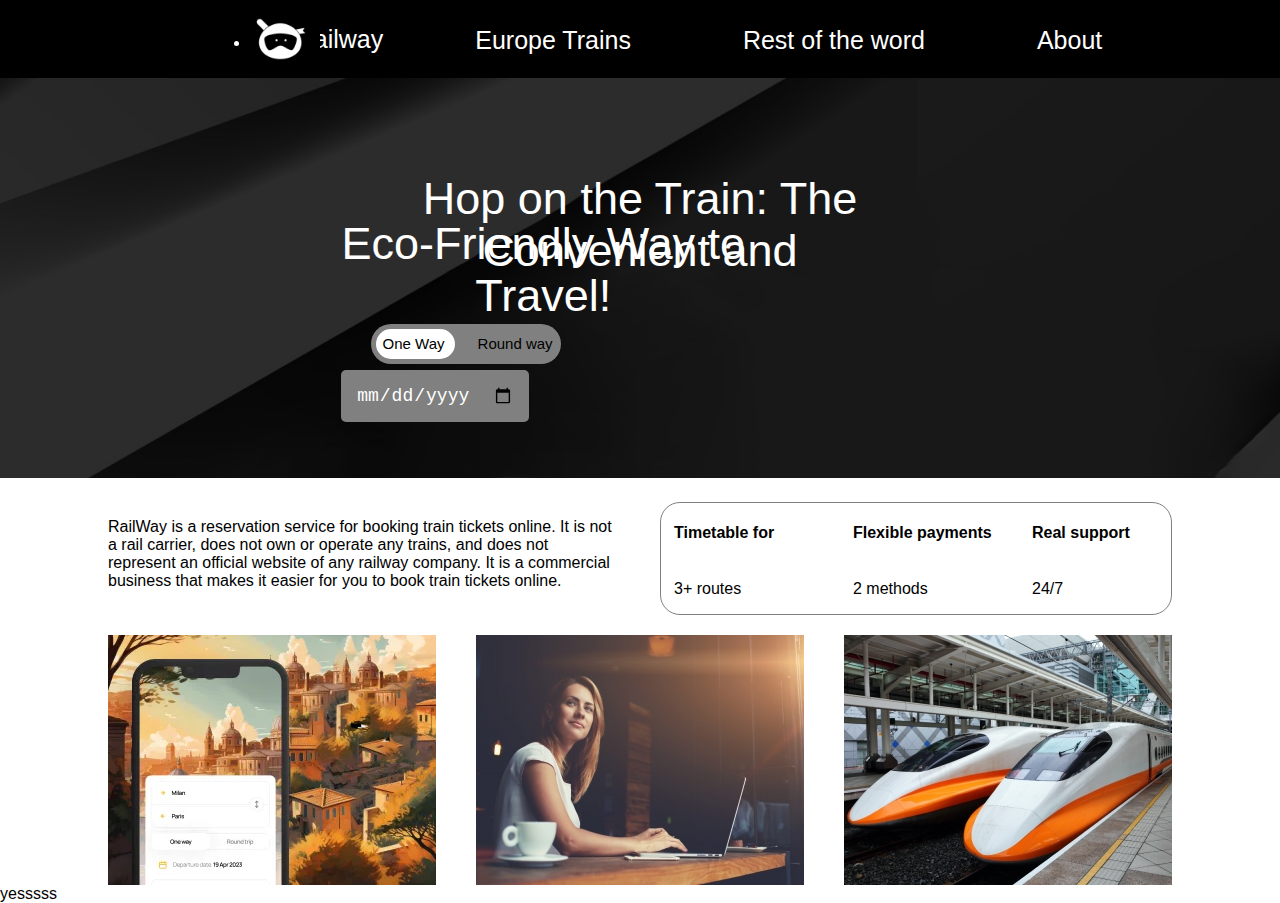
==== Railway-start/index.html @ bfd9df17 "Text and size of immagine" ====
<!DOCTYPE html>
<html lang="en">
<!DOCTYPE html>
<html lang="en">

<head>
    <meta charset="UTF-8">
    <meta name="viewport" content="width=device-width, initial-scale=1.0">
    <title>Railway</title>
    <link rel="stylesheet" href="app.css">
</head>

<body>
    <nav>
        <img src="Imagines\8qxeKfZf_400x400.jpg" alt="">
        <li><a href="index.html"><button class="button5">Railway</button></a></li>
        <ul>
            <li>
                <a href="#"><button class="button2">Europe Trains</button></a>
                <ul class="dropdown">
                        <li class="direction">
                            <a href="#"></a> <a href="#"><button class="button3">Balti-Port</button></a></a>
                            <a href="#"><button class="button3">Balti-Paris</button></a></a>
                            <a href="#"><button class="button3">Balti-Barcelona</button></a></a> 
                </ul>
            </li>
            <li><a href="#"><button class="button2">Rest of the word</button></a>
                <ul class="dropdown">
                    <li><a href="#">HTML</a></li>
                    <li><a href="#">HTML</a></li>
                </ul>
            <li><a href="index.html"><button class="button6">About</button></a></li>
    </nav>
    <header>
        <img src="Imagines/Region22.png" width="1912px" height="400px">
        <div class="Text">
            Hop on the Train: The Convenient and
        </div>
        <div class="Text2">
        Eco-Friendly Way to Travel!
    </div>
        <div class="container">
            <input type="checkbox" id="check">
            <label for="check" class="button">
                <id class="Firstway">One Way</id>
                <id class="SecoundWay">Round way</id>
            </label>
        </div>
    </header>
    <input type="date">
    <div id="blocktext">
    <div class="textforrail">
    <p>RailWay is a reservation service for booking train tickets online. It is not a rail carrier, does not own or operate any trains, and does not represent an official website of any railway company. It is a commercial business that makes it easier for you to book train tickets online.</p>
    </div>
    <div class="textintable">
    <h4>Timetable for</h4>
    <h4>Flexible payments</h4>
    <h4>Real support</h4>
    <p>3+ routes</p>
    <p>2 methods</p>
    <p>24/7</p>
    </div>
</div>
</div>
<div id="threeimagines">
    <img src="Imagines/Firstimagine1.png"> 
    <img src="Imagines/Picture → depositphotos_110871134_l-2015.jpg.png"> 
    <img src="Imagines/Picture → train_modern2_0.jpg.png">
    </div>
    yesssss

</body>

</html>

</html>
---- Railway-start/app.css ----
body{
    font-family: "Epilogue", sans-serif;
    margin: auto;
    width: 100%;
}

nav{
    display: flex;
    justify-content: center;
    height: 78px;
    background-color: black;
    color: white;
    width: auto;
   
}

.intro {
    display: flex;
    list-style-type: none;
    gap: 100px;
    margin-top:25px ;
    font-size: 25px;
}

a:link, a:visited {
    color: white;
    text-decoration: none;
    display: inline-block;
}
    

nav img{
    height: 78px;
    position: relative;
    left: 70px;
    
}

nav ul{
    display: flex;
    list-style-type: none;
    gap: 100px;
    justify-content: space-around;
    font-size: 25px;
    margin-left:40px
}


.header{
    font-size: 27px;
    margin: 0 auto;
    width: 1700px;
    height: 10px;
}


.button5 {
    display: flex;
    list-style-type: none;
    gap: 100px;
    justify-content: space-around;
    font-size: 25px;
    margin-left: 40px;
    padding-top: 25px;
}

.button5 {
    background-color: black; 
    color: white; 
}


.button6 {
    display: flex;
    list-style-type: none;
    justify-content: space-around;
    font-size: 25px;
    margin-left: 0px;
    padding-bottom: 50px;
}

.button6 {
    background-color: black; 
    color: white; 
}

nav ul li a:link, a:visited {
    color: black;
}

.Text {
    position: absolute;
    top: 25%;
    left: 50%;
    transform: translate(-50%, -50%);
    color: white;
    font-size: 33px;
    display: block;  
    text-align: center;
    font-size: 45px;
}

.Text2 {
    position: absolute;
    top: 30%;
    left: 48.5%;
    transform: translate(-50%, -50%);
    color: white;
    font-size: 45px;
    display: block;  
    text-align: center;
    padding-right: 155px;
}

  
.container {
    position: absolute;
    top: 36%;
    left: 29%;
    display: flex;
    align-items: center;
    justify-content: center;
}

.button {
    background-color: gray;
    width: 190px;
    height: 40px;
    border-radius: 100px;
    cursor: pointer;
    position: relative;
}
 
.button::before {
    position: absolute;
    content: '';
    background-color: white;
    width: 79px;
    height:30px;
    border-radius: 200px;
    margin: 5px;
    transition: 0.2s;

}

input:checked + .button{
    background-color: gray;
}

input:checked + .button::before{
    transform: translateX(100px);
}

input {
    display: none;
}

.Firstway{
    list-style-type: none;
    position: absolute;
    top: 27%;
    left: 6%;
    color:black;
    font-size: 15px;

}

.SecoundWay {
    list-style-type: none;
    position: absolute;
    top: 27%;
    left: 56%;
    color: black;
    font-size: 15px;
}

button {
    background-color: transparent;
    border: none;
    text-align: center;
    text-decoration: none;
    display: inline-block;
    cursor: pointer;
}

ul li ul.dropdown li{
    display: block;
}

.container {
    align-content:space-around;
}

ul li ul.dropdown {
    width: 600px;
    height: 400px;
    background: rgba(255, 255, 255, 0.9);
    position: absolute;
    z-index: 999;
    display: none;
}

ul li a:hover {
    background-color: rgb(252, 252, 252);
    border: 1px solid black;
    
}
ul li:hover ul.dropdown {
    display:block;
    display: flex;
    padding-left: 0px;
    justify-content: space-around;
}

.button2 {
    border: none;
    text-align: center;
    text-decoration:  none;
    display: inline-block;
    font-size: 25px;
    transition-duration: 0.4s;
    cursor: pointer;
}

.button2 {
    background-color: black; 
    color: white; 
}
  
.button2:hover {
    background-color:gray;
}

.button3 {
    border: none;
    color: black 1222;
    padding: 15px 32px;
    text-align: center;
    text-decoration: none;
    display: inline-block;
    font-size: 16px;
    cursor: pointer;
}

.button3 {
    background-color:white;
}


input[type="date"]{
    background-color: gray;
    padding: 15px;
    position: absolute;
    transform: translate(-50%,-50%);
    top:44%;
    left: 34%;
    font-family: "Roboto Mono",monospace;
    color: #ffffff;
    font-size: 18px;
    border: none;
    outline: none;
    border-radius: 5px;
    display: block;
}

::webkit-calendar-picker-indicator{
    background-color: white;
    padding: 5px;
    cursor: pointer;
    border-radius:3px ;
}

#blocktext {
    margin: auto;
    max-width: 1064px;
    padding-top: 20px;
    display: grid;
    grid-gap: 40px;
    grid-template-columns: 1fr 1fr;
    position: relative;
}

.textintable {
    display: grid;
    column-gap: 40px;
    grid-template-columns: repeat(3, 1fr);
    margin: 0 px;
    border: 1px solid gray !important;
    border-radius: 20px 20px 20px 20px; 
    padding-left: 13px;
}

#threeimagines {
    margin: auto;
    max-width: 1064px;
    padding-top: 20px;
    display: flex;
    justify-content: space-between;
    grid-template-columns: 3fr 1fr;
    position: relative;

}

.button22 {
    height: 22;
}
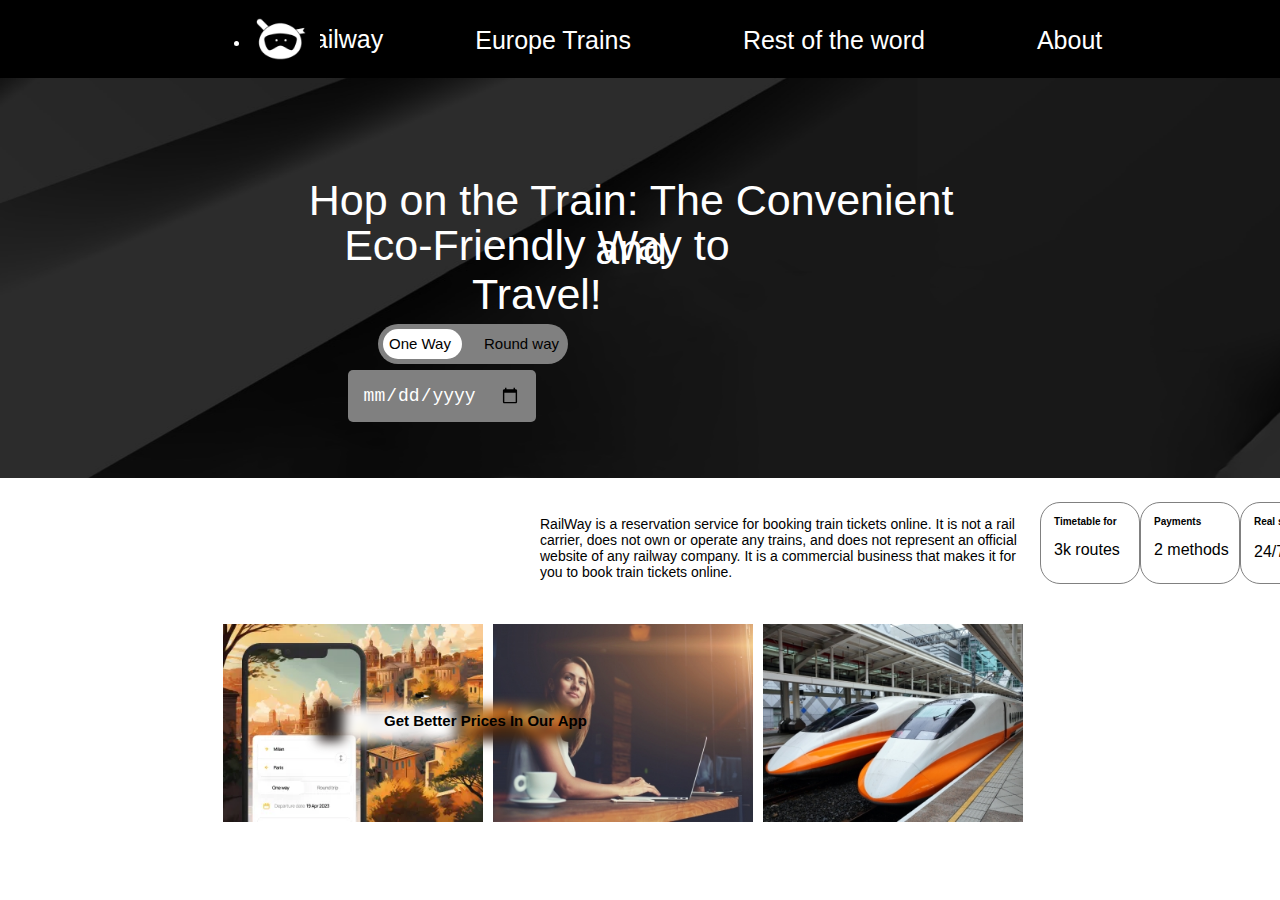
==== commit 33068b97: "Changed position" ====
--- a/Railway-start/index.html
+++ b/Railway-start/index.html
@@ -50,24 +50,34 @@
     <input type="date">
     <div id="blocktext">
     <div class="textforrail">
-    <p>RailWay is a reservation service for booking train tickets online. It is not a rail carrier, does not own or operate any trains, and does not represent an official website of any railway company. It is a commercial business that makes it easier for you to book train tickets online.</p>
+    <p>RailWay is a reservation service for booking train tickets online. It is not a rail carrier, does not own or operate any trains, and does not represent an official website of any railway company. It is a commercial business that makes it for you to book train tickets online.</p>
     </div>
-    <div class="textintable">
-    <h4>Timetable for</h4>
-    <h4>Flexible payments</h4>
-    <h4>Real support</h4>
-    <p>3+ routes</p>
-    <p>2 methods</p>
+    <div class="textintable2">
+    <h4>Timetable for</h4> 
+    3k routes 
+    </div>
+    <div class="textintable3">
+    <h4>Payments</h4>
+    2 methods
+    </div>
+    <div class="textintable4">
+    <h4>Real support</h4> 
     <p>24/7</p>
+    </div>
     </div>
 </div>
 </div>
-<div id="threeimagines">
-    <img src="Imagines/Firstimagine1.png"> 
-    <img src="Imagines/Picture → depositphotos_110871134_l-2015.jpg.png"> 
-    <img src="Imagines/Picture → train_modern2_0.jpg.png">
+<div class="threeimagines">
+    <img src="Imagines/Firstimagine1.png" width="260px" > 
+    <img src="Imagines/Picture → depositphotos_110871134_l-2015.jpg.png" width="260px"> 
+    <img src="Imagines/Picture → train_modern2_0.jpg.png" width="260px" >
     </div>
-    yesssss
+<div class="textonimagine">
+    <img src="Imagines/1imgfor1.png" width="260px" height="35px">
+</div>
+<div class="textforblur">
+    Get Better Prices In Our App
+ </div>
 
 </body>
 
--- a/Railway-start/app.css
+++ b/Railway-start/app.css
@@ -91,22 +91,22 @@
 .Text {
     position: absolute;
     top: 25%;
-    left: 50%;
+    left: 49.3%;
     transform: translate(-50%, -50%);
     color: white;
     font-size: 33px;
     display: block;  
     text-align: center;
-    font-size: 45px;
+    font-size: 43px;
 }
 
 .Text2 {
     position: absolute;
     top: 30%;
-    left: 48.5%;
+    left: 48%;
     transform: translate(-50%, -50%);
     color: white;
-    font-size: 45px;
+    font-size: 43px;
     display: block;  
     text-align: center;
     padding-right: 155px;
@@ -116,7 +116,7 @@
 .container {
     position: absolute;
     top: 36%;
-    left: 29%;
+    left: 29.5%;
     display: flex;
     align-items: center;
     justify-content: center;
@@ -253,7 +253,7 @@
     position: absolute;
     transform: translate(-50%,-50%);
     top:44%;
-    left: 34%;
+    left: 34.5%;
     font-family: "Roboto Mono",monospace;
     color: #ffffff;
     font-size: 18px;
@@ -272,36 +272,92 @@
 
 #blocktext {
     margin: auto;
-    max-width: 1064px;
+    max-width: 760px;
     padding-top: 20px;
     display: grid;
-    grid-gap: 40px;
-    grid-template-columns: 1fr 1fr;
+    justify-content: space-evenly;
+    grid-template-columns: 4fr 1fr 1fr 1fr;
     position: relative;
-}
+    margin-left: 400px;
+}
+
+.textforrail{
+    font-size: 14px;
+    padding-left: 140px;
+    height: 80px;
+    display: block;
+    width: 500px;
+}
+
 
 .textintable {
-    display: grid;
-    column-gap: 40px;
-    grid-template-columns: repeat(3, 1fr);
-    margin: 0 px;
+    border-radius: 20px 20px 20px 20px; 
+    width: 1000px;
+    height: 80px;
+}
+
+.textintable2 {
     border: 1px solid gray !important;
     border-radius: 20px 20px 20px 20px; 
     padding-left: 13px;
-}
-
-#threeimagines {
+    width: 85px;
+    height: 80px;
+}
+
+.textintable3 {
+    border: 1px solid gray !important;
+    border-radius: 20px 20px 20px 20px; 
+    padding-left: 13px;
+    width: 85px;
+    height: 80px;
+}
+
+.textintable4 {
+    border: 1px solid gray !important;
+    border-radius: 20px 20px 20px 20px; 
+    padding-left: 13px;
+    width: 85px;
+    margin-right: 150px;
+    height: 80px;
+}
+
+.threeimagines {
     margin: auto;
-    max-width: 1064px;
-    padding-top: 20px;
+    max-width:770px;
+    padding-top: 40px;
+    padding-right: 65px;
     display: flex;
     justify-content: space-between;
     grid-template-columns: 3fr 1fr;
     position: relative;
-
-}
-
-.button22 {
-    height: 22;
-}
-
+    gap: 10px;
+}
+
+
+h4 {
+    font-size: 10px;
+}
+
+.textonimagine{
+    top: 79.5%;
+    left: 35%;
+    transform: translate(-50%, -50%);
+    padding-top: 15px;
+    font-size: 15px;
+    font-weight: bold;
+    position: absolute;
+    width: 260px;
+    height: 35px;
+    filter: blur(6px);
+    -webkit-filter: blur(6px);
+}
+
+.textforblur {
+    top: 79.1%;
+    left: 30%;
+    font-size: 15px;
+    position: absolute;
+    color: rgb(0, 0, 0);
+    font-weight: bold;
+    position: absolute;
+}
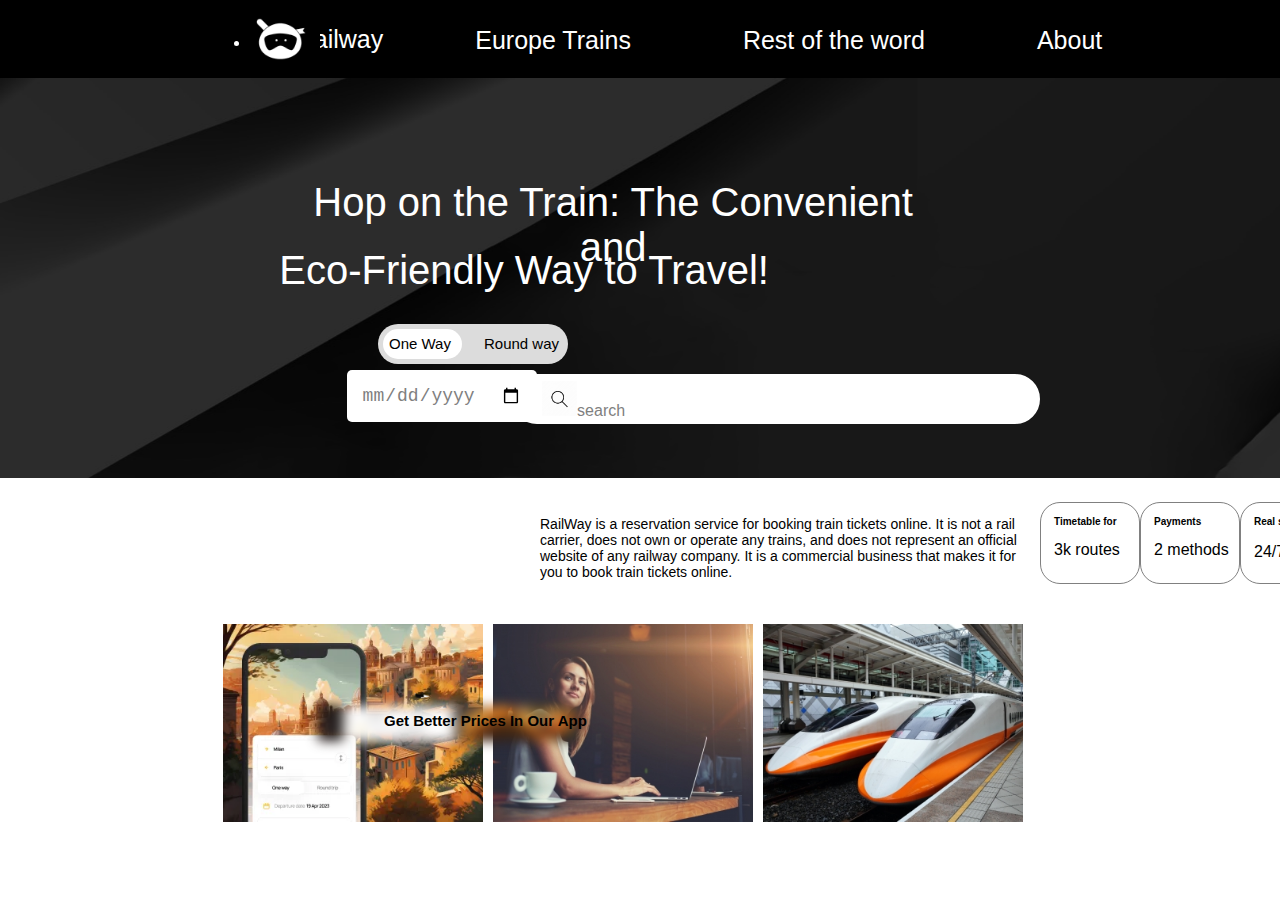
==== commit 32bd07ee: "added search bar" ====
--- a/Railway-start/index.html
+++ b/Railway-start/index.html
@@ -46,6 +46,20 @@
                 <id class="SecoundWay">Round way</id>
             </label>
         </div>
+    <div class="boxContainer">
+        <table class="elementsContainer">
+            <tr>
+                <td>
+                    <input type="text" placeholder="Search"
+                    class="search">
+                </td>
+                <td>
+                    <a href="index.html"><img src="Imagines/Searchbar.jpg" width="35px" height="35px">search
+                    </a>
+                </td>
+            </tr>
+        </table>
+    </div>
     </header>
     <input type="date">
     <div id="blocktext">
--- a/Railway-start/app.css
+++ b/Railway-start/app.css
@@ -91,22 +91,21 @@
 .Text {
     position: absolute;
     top: 25%;
-    left: 49.3%;
+    left: 47.9%;
     transform: translate(-50%, -50%);
     color: white;
-    font-size: 33px;
+    font-size: 40px;
     display: block;  
     text-align: center;
-    font-size: 43px;
 }
 
 .Text2 {
     position: absolute;
     top: 30%;
-    left: 48%;
+    left: 47%;
     transform: translate(-50%, -50%);
     color: white;
-    font-size: 43px;
+    font-size: 40px;
     display: block;  
     text-align: center;
     padding-right: 155px;
@@ -123,7 +122,7 @@
 }
 
 .button {
-    background-color: gray;
+    background-color: gainsboro;
     width: 190px;
     height: 40px;
     border-radius: 100px;
@@ -144,7 +143,7 @@
 }
 
 input:checked + .button{
-    background-color: gray;
+    background-color: gainsboro;
 }
 
 input:checked + .button::before{
@@ -248,19 +247,20 @@
 
 
 input[type="date"]{
-    background-color: gray;
+    background-color: white;
     padding: 15px;
     position: absolute;
     transform: translate(-50%,-50%);
     top:44%;
     left: 34.5%;
     font-family: "Roboto Mono",monospace;
-    color: #ffffff;
+    color: gray;
     font-size: 18px;
     border: none;
     outline: none;
     border-radius: 5px;
     display: block;
+    width: 160px;
 }
 
 ::webkit-calendar-picker-indicator{
@@ -361,3 +361,49 @@
     font-weight: bold;
     position: absolute;
 }
+
+.boxContainer {
+    margin:auto;
+    top: 41.5%;
+    left: 40%;
+    position:absolute;
+    width:500px;
+    height: 42px;
+    border: 4px solid white;
+    padding:0px 10px;
+    border-radius: 50px;
+    background-color: white;
+    
+}
+
+.elementsContainer {
+    width: 100%;
+    height: 100%;
+    vertical-align:middle;
+    padding-right: 10px;
+}
+
+.search {
+    border:none;
+    top: 27%;
+    left: 6%;
+    padding: 0px 5px;
+    border-radius:50px;
+    font-size: 40px;
+    font-family: "Nunito";
+    font-weight: 500;
+}
+
+.search:focus {
+    outline:none;
+}
+
+.material-icons {
+    font-size: 26;
+    color: #2980b9;
+}
+
+td a:link, a:visited {
+    color: gray;
+    padding-bottom: 10px;
+}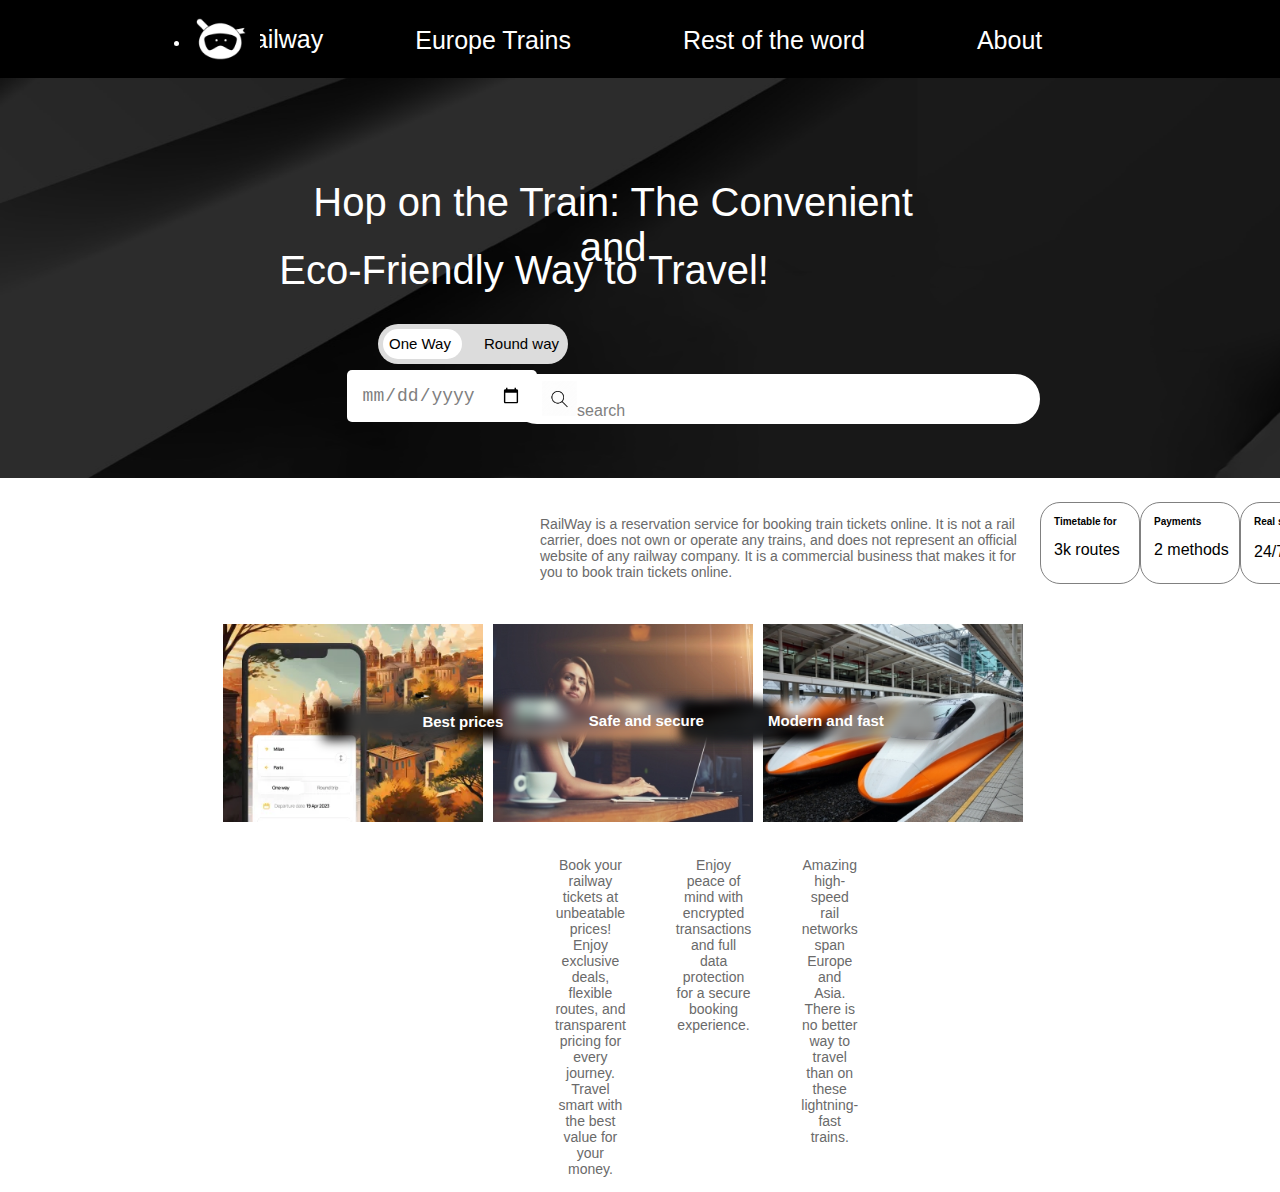
==== commit b5bdb479: "Added some more text" ====
--- a/Railway-start/index.html
+++ b/Railway-start/index.html
@@ -87,13 +87,35 @@
     <img src="Imagines/Picture → train_modern2_0.jpg.png" width="260px" >
     </div>
 <div class="textonimagine">
-    <img src="Imagines/1imgfor1.png" width="260px" height="35px">
+    <img src="Imagines/1imgfor1.png" width="250px" height="35px">
+</div>
+<div class="textonimagine2">
+    <img src="Imagines/2.imgfor2.png" width="250px" height="35px">
+</div>
+<div class="textonimagine2">
+    <img src="Imagines/2.imgfor2.png" width="250px" height="35px">
+</div>
+<div class="textonimagine3">
+    <img src="Imagines/3imgfor3.png" width="250px" height="35px">
+</div>
+<div class="textonimagine3">
+    <img src="Imagines/3imgfor3.png" width="250px" height="35px">
 </div>
 <div class="textforblur">
-    Get Better Prices In Our App
+    Best prices
+ </div>
+ <div class="textforblur2">
+    Safe and secure
+ </div>
+ <div class="textforblur3">
+    Modern and fast
  </div>
 
-</body>
+ <div class="botext">
+    <div class="botext-item">Book your railway tickets at unbeatable prices! Enjoy exclusive deals, flexible routes, and transparent pricing for every journey. Travel smart with the best value for your money.</div>
+    <div class="botext-item">Enjoy peace of mind with encrypted transactions and full data protection for a secure booking experience.</div>
+    <div class="botext-item">Amazing high-speed rail networks span Europe and Asia. There is no better way to travel than on these lightning-fast trains.</div>
+</div>
 
 </html>
 
--- a/Railway-start/app.css
+++ b/Railway-start/app.css
@@ -11,7 +11,7 @@
     background-color: black;
     color: white;
     width: auto;
-   
+   padding-right: 120px;
 }
 
 .intro {
@@ -287,6 +287,7 @@
     height: 80px;
     display: block;
     width: 500px;
+    color: #6a6a6a;
 }
 
 
@@ -339,8 +340,8 @@
 }
 
 .textonimagine{
-    top: 79.5%;
-    left: 35%;
+    top: 79.4%;
+    left: 35.4%;
     transform: translate(-50%, -50%);
     padding-top: 15px;
     font-size: 15px;
@@ -352,13 +353,44 @@
     -webkit-filter: blur(6px);
 }
 
+.textonimagine2{
+    top: 79.1%;
+    left: 49.4%;
+    transform: translate(-50%, -50%);
+    padding-top: 15px;
+    font-size: 15px;
+    font-weight: bold;
+    position: absolute;
+    width: 260px;
+    height: 35px;
+    filter: blur(6px);
+    -webkit-filter: blur(6px);
+}
+
+
+.textonimagine3{
+    top: 79.3%;
+    left:63.5%;
+    transform: translate(-50%, -50%);
+    padding-top: 15px;
+    font-size: 15px;
+    font-weight: bold;
+    position: absolute;
+    width: 260px;
+    height: 35px;
+    filter: blur(6px);
+    color: black ;
+    -webkit-filter: blur(6px);
+}
+
+
 .textforblur {
-    top: 79.1%;
-    left: 30%;
-    font-size: 15px;
-    position: absolute;
-    color: rgb(0, 0, 0);
-    font-weight: bold;
+    top: 79.2%;
+    left: 33%;
+    font-size: 15px;
+    color: white;
+    font-weight: bold;
+    display: flex;
     position: absolute;
 }
 
@@ -406,4 +438,44 @@
 td a:link, a:visited {
     color: gray;
     padding-bottom: 10px;
-}+}
+
+.textforblur2 {
+    top: 79.1%;
+    left: 46%;
+    font-size: 15px;
+    color: white;
+    font-weight: bold;
+    display: flex;
+    position: absolute;
+}
+
+.textforblur3 {
+    top: 79.1%;
+    left: 60%;
+    font-size: 15px;
+    color: white;
+    font-weight: bold;
+    display: flex;
+    position: absolute;
+}
+
+
+.botext {
+    display: flex;
+    justify-content: space-between;
+    align-items: flex-start; 
+    gap: 20px; 
+    color: #6a6a6a;
+    font-size: .875rem;
+    left: 10%;
+    padding-left: 540px;
+    padding-right: 575px;
+    padding-top: 20px;
+}
+
+.botext-item {
+    flex: 1; 
+    padding: 15px;
+    text-align: center; 
+}
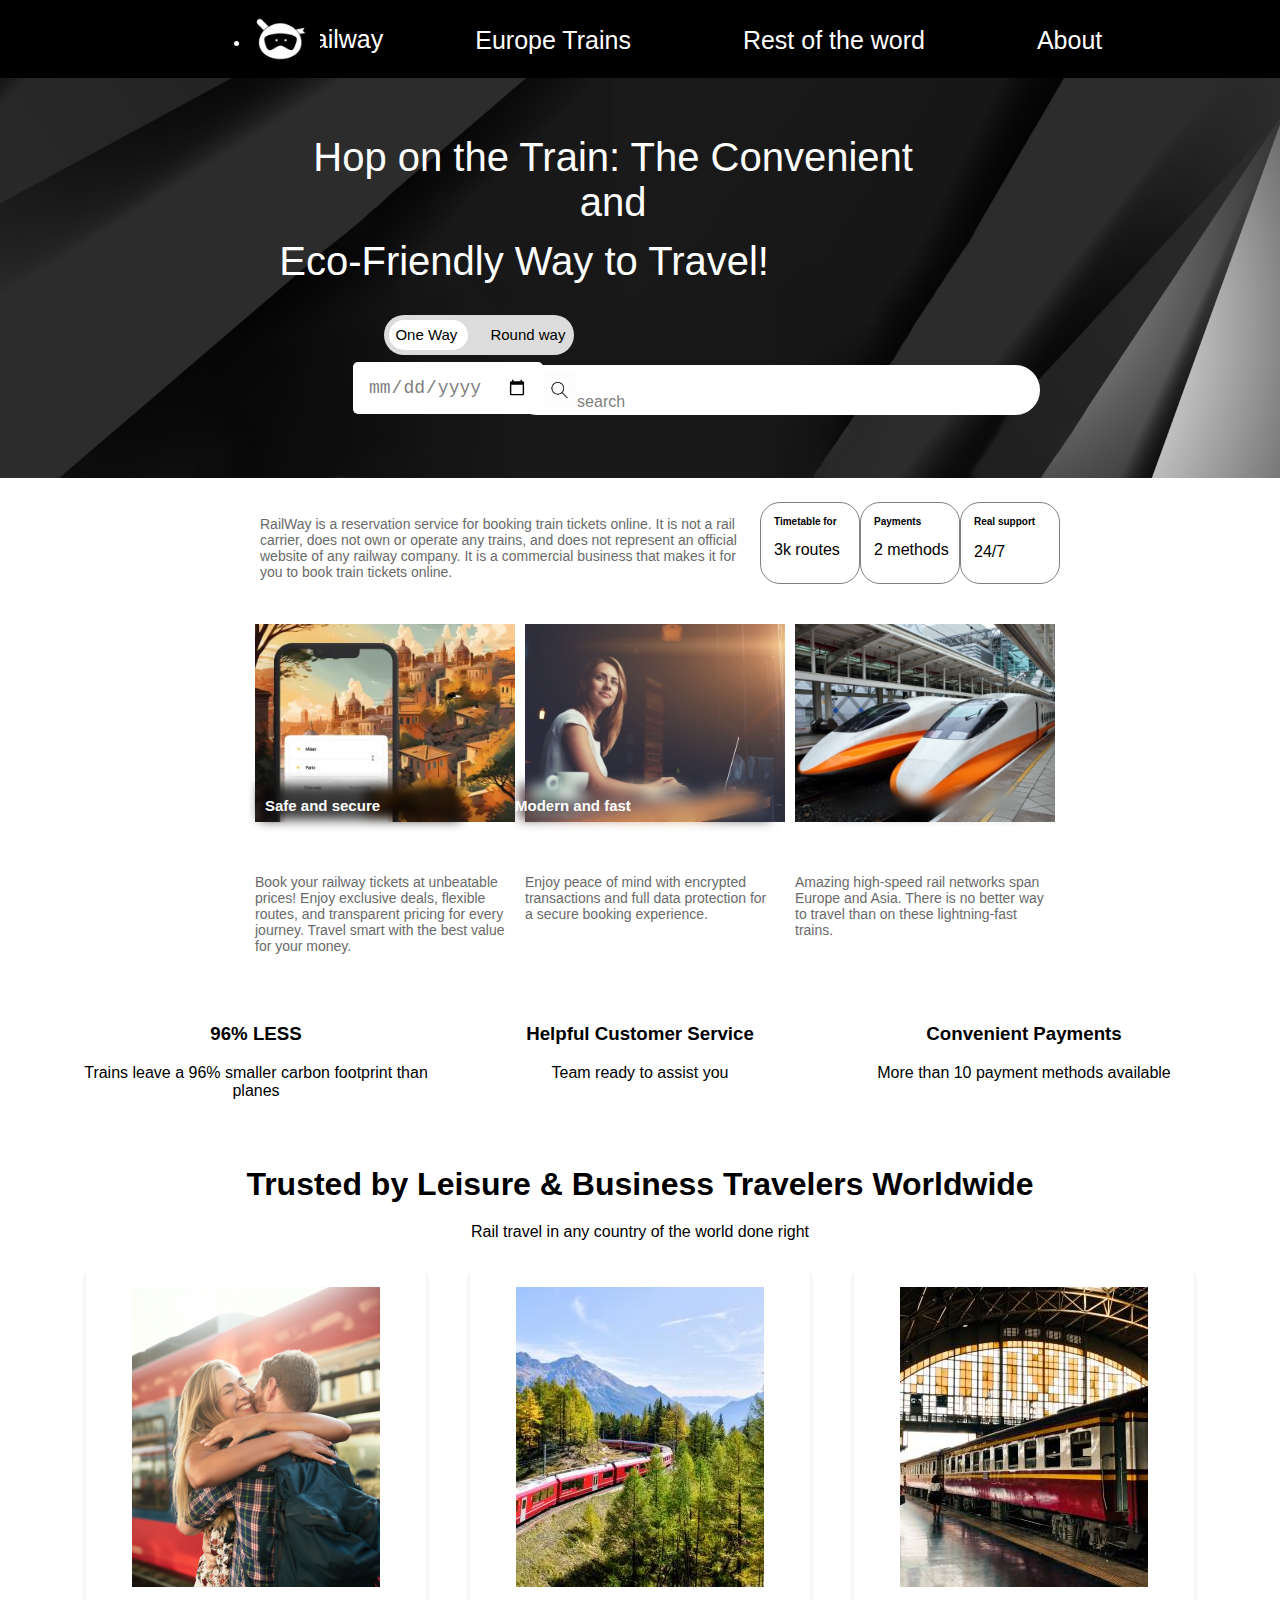
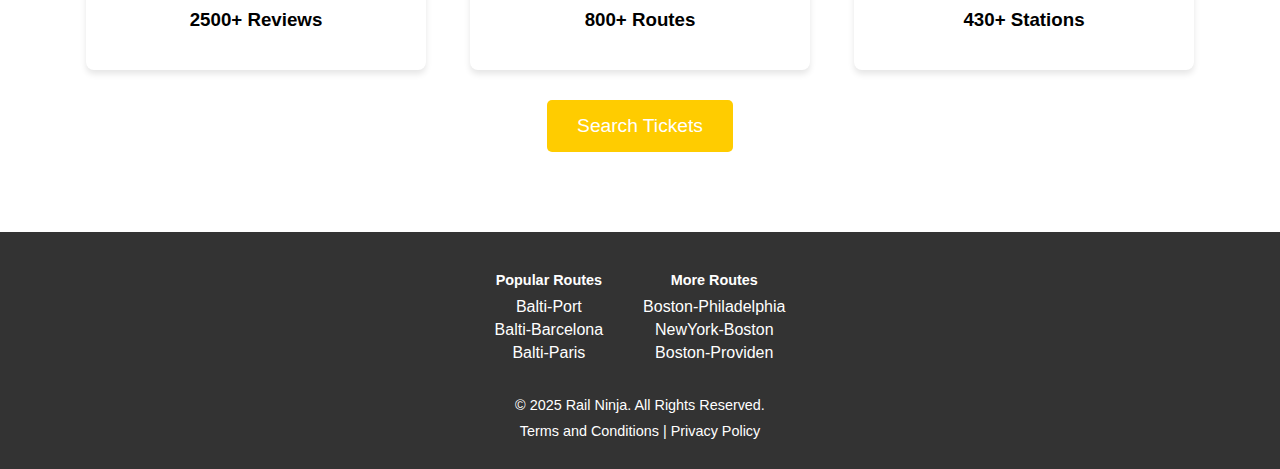
==== commit e769533a: "Changed" ====
--- a/Railway-start/index.html
+++ b/Railway-start/index.html
@@ -12,27 +12,29 @@
 
 <body>
     <nav>
-        <img src="Imagines\8qxeKfZf_400x400.jpg" alt="">
+        <img src="Imagines/Mainpage/8qxeKfZf_400x400.jpg" alt="">
         <li><a href="index.html"><button class="button5">Railway</button></a></li>
         <ul>
             <li>
                 <a href="#"><button class="button2">Europe Trains</button></a>
                 <ul class="dropdown">
                         <li class="direction">
-                            <a href="#"></a> <a href="#"><button class="button3">Balti-Port</button></a></a>
-                            <a href="#"><button class="button3">Balti-Paris</button></a></a>
-                            <a href="#"><button class="button3">Balti-Barcelona</button></a></a> 
+                            <a href="#"></a> <a href="balti-port.html"><button class="button3">Balti-Port</button></a></a>
+                            <a href="#"></a> <a href="balti-paris.html"><button class="button3">Balti-Paris</button></a></a>
+                            <a href="#"></a> <a href="balti-barcelona.html"><button class="button3">Balti-Barcelona</button></a></a>
                 </ul>
             </li>
             <li><a href="#"><button class="button2">Rest of the word</button></a>
                 <ul class="dropdown">
-                    <li><a href="#">HTML</a></li>
-                    <li><a href="#">HTML</a></li>
-                </ul>
+                    <li class="direction">
+                        <a href="#"></a> <a href="boston-Philadelphia.html"><button class="button3">Boston-Philadelph</button></a></a>
+                        <a href="#"></a> <a href="newyork-boston.html"><button class="button3">NewYork-Boston</button></a></a>
+                        <a href="#"></a> <a href="boston-providen.html"><button class="button3">Boston-Providen</button></a></a>
+            </ul>
             <li><a href="index.html"><button class="button6">About</button></a></li>
     </nav>
     <header>
-        <img src="Imagines/Region22.png" width="1912px" height="400px">
+        <img src="Imagines/Mainpage/Region22.png" width="100%" height="400px">
         <div class="Text">
             Hop on the Train: The Convenient and
         </div>
@@ -54,7 +56,7 @@
                     class="search">
                 </td>
                 <td>
-                    <a href="index.html"><img src="Imagines/Searchbar.jpg" width="35px" height="35px">search
+                    <a href="index.html"><img src="Imagines/Mainpage/Searchbar.jpg" width="35px" height="35px">search
                     </a>
                 </td>
             </tr>
@@ -82,41 +84,82 @@
 </div>
 </div>
 <div class="threeimagines">
-    <img src="Imagines/Firstimagine1.png" width="260px" > 
-    <img src="Imagines/Picture → depositphotos_110871134_l-2015.jpg.png" width="260px"> 
-    <img src="Imagines/Picture → train_modern2_0.jpg.png" width="260px" >
+    <img src="Imagines/Mainpage/Firstimagine1.png" width="260px" > 
+    <img src="Imagines/Mainpage/Picture → depositphotos_110871134_l-2015.jpg.png" width="260px"> 
+    <img src="Imagines/Mainpage/Picture → train_modern2_0.jpg.png" width="260px" >
     </div>
 <div class="textonimagine">
-    <img src="Imagines/1imgfor1.png" width="250px" height="35px">
-</div>
-<div class="textonimagine2">
-    <img src="Imagines/2.imgfor2.png" width="250px" height="35px">
-</div>
-<div class="textonimagine2">
-    <img src="Imagines/2.imgfor2.png" width="250px" height="35px">
-</div>
-<div class="textonimagine3">
-    <img src="Imagines/3imgfor3.png" width="250px" height="35px">
-</div>
-<div class="textonimagine3">
-    <img src="Imagines/3imgfor3.png" width="250px" height="35px">
+    <img src="Imagines/Mainpage/1imgfor1.png" width="260px" height="35px">
+    <img src="Imagines/Mainpage/2.imgfor2.png" width="250px" height="35px">
+    <img src="Imagines/Mainpage/3imgfor3.png" width="290px" height="25px">
 </div>
 <div class="textforblur">
-    Best prices
- </div>
- <div class="textforblur2">
-    Safe and secure
- </div>
- <div class="textforblur3">
-    Modern and fast
+    <div class="textforblur1">Best prices</div>
+    <div class="textforblur1">Safe and secure</div>
+    <div class="textforblur1">Modern and fast</div>
  </div>
 
  <div class="botext">
-    <div class="botext-item">Book your railway tickets at unbeatable prices! Enjoy exclusive deals, flexible routes, and transparent pricing for every journey. Travel smart with the best value for your money.</div>
-    <div class="botext-item">Enjoy peace of mind with encrypted transactions and full data protection for a secure booking experience.</div>
-    <div class="botext-item">Amazing high-speed rail networks span Europe and Asia. There is no better way to travel than on these lightning-fast trains.</div>
+    <div class="botext-item1">Book your railway tickets at unbeatable prices! Enjoy exclusive deals, flexible routes, and transparent pricing for every journey. Travel smart with the best value for your money.</div>
+    <div class="botext-item2">Enjoy peace of mind with encrypted transactions and full data protection for a secure booking experience.</div>
+    <div class="botext-item3">Amazing high-speed rail networks span Europe and Asia. There is no better way to travel than on these lightning-fast trains.</div>
+</div>
+<div class="dam">
+    <div class="features">
+        <div class="feature">
+            <h3>96% LESS</h3>
+            <p>Trains leave a 96% smaller carbon footprint than planes</p>
+        </div>
+        <div class="feature">
+            <h3>Helpful Customer Service</h3>
+            <p>Team ready to assist you</p>
+        </div>
+        <div class="feature">
+            <h3>Convenient Payments</h3>
+            <p>More than 10 payment methods available</p>
+        </div>
+    </div>
+
+    <div class="trusted">
+        <h2>Trusted by Leisure & Business Travelers Worldwide</h2>
+        <p>Rail travel in any country of the world done right</p>
+        <div class="cards">
+            <div class="card">
+                <img src="Imagines/Mainpage/screenshot-2021-11-09-at-16.webp" alt="Reviews">
+                <h3>2500+ Reviews</h3>
+            </div>
+            <div class="card">
+                <img src="Imagines/Mainpage/jacques-bopp-cib3g_rulb0-unsplash.jpg" alt="Routes">
+                <h3>800+ Routes</h3>
+            </div>
+            <div class="card">
+                <img src="Imagines/Mainpage/stations.jpg" alt="Stations">
+                <h3>430+ Stations</h3>
+            </div>
+        </div>
+        <a href="#" class="search-button">Search Tickets</a>
+    </div>
 </div>
 
+<footer class="footer">
+    <div class="links">
+        <div>
+            <p><strong>Popular Routes</strong></p>
+            <a href="balti-port.html">Balti-Port</a>
+            <a href="balti-barcelona.html">Balti-Barcelona</a>
+            <a href="balti-paris.html">Balti-Paris</a>
+        </div>
+        <div>
+            <p><strong>More Routes</strong></p>
+            <a href="boston-Philadelphia.html">Boston-Philadelphia</a>
+            <a href="newyork-boston.html">NewYork-Boston</a>
+            <a href="boston-providen.html">Boston-Providen</a>
+        </div>
+    </div>
+
+    <p>&copy; 2025 Rail Ninja. All Rights Reserved.</p>
+    <p>Terms and Conditions | Privacy Policy</p>
+</footer>
+</body>
+
 </html>
-
-</html>--- a/Railway-start/app.css
+++ b/Railway-start/app.css
@@ -10,8 +10,7 @@
     height: 78px;
     background-color: black;
     color: white;
-    width: auto;
-   padding-right: 120px;
+    width: 100%;
 }
 
 .intro {
@@ -90,18 +89,19 @@
 
 .Text {
     position: absolute;
-    top: 25%;
+    bottom: 70%;
     left: 47.9%;
     transform: translate(-50%, -50%);
     color: white;
     font-size: 40px;
     display: block;  
     text-align: center;
+    margin:auto;
 }
 
 .Text2 {
     position: absolute;
-    top: 30%;
+    bottom: 66%;
     left: 47%;
     transform: translate(-50%, -50%);
     color: white;
@@ -114,8 +114,8 @@
   
 .container {
     position: absolute;
-    top: 36%;
-    left: 29.5%;
+    top: 35%;
+    margin-left: 30%;
     display: flex;
     align-items: center;
     justify-content: center;
@@ -251,8 +251,8 @@
     padding: 15px;
     position: absolute;
     transform: translate(-50%,-50%);
-    top:44%;
-    left: 34.5%;
+    top:43.1%; 
+    left:35%;
     font-family: "Roboto Mono",monospace;
     color: gray;
     font-size: 18px;
@@ -271,19 +271,19 @@
 }
 
 #blocktext {
-    margin: auto;
     max-width: 760px;
     padding-top: 20px;
     display: grid;
     justify-content: space-evenly;
     grid-template-columns: 4fr 1fr 1fr 1fr;
     position: relative;
-    margin-left: 400px;
+    margin: auto;
+    right: 10px;
 }
 
 .textforrail{
     font-size: 14px;
-    padding-left: 140px;
+    padding-left: 10px;
     height: 80px;
     display: block;
     width: 500px;
@@ -323,10 +323,9 @@
 }
 
 .threeimagines {
-    margin: auto;
+    margin:auto;
     max-width:770px;
     padding-top: 40px;
-    padding-right: 65px;
     display: flex;
     justify-content: space-between;
     grid-template-columns: 3fr 1fr;
@@ -340,64 +339,42 @@
 }
 
 .textonimagine{
-    top: 79.4%;
-    left: 35.4%;
+    margin:auto;
+    max-width:380px;
+    display: flex;
+    justify-content: space-between;
+    align-items: center;
+    grid-template-columns: 3fr 1fr;
+    position: relative;
+    gap: 60px;
     transform: translate(-50%, -50%);
-    padding-top: 15px;
-    font-size: 15px;
-    font-weight: bold;
-    position: absolute;
-    width: 260px;
-    height: 35px;
     filter: blur(6px);
     -webkit-filter: blur(6px);
-}
-
-.textonimagine2{
-    top: 79.1%;
-    left: 49.4%;
-    transform: translate(-50%, -50%);
-    padding-top: 15px;
+    bottom: 20px;
+}
+
+.textforblur {
+    bottom: 60px;
     font-size: 15px;
+    right: 515px;
+    gap: 0px 20px 60px;
+    color: white;
     font-weight: bold;
-    position: absolute;
-    width: 260px;
-    height: 35px;
-    filter: blur(6px);
-    -webkit-filter: blur(6px);
-}
-
-
-.textonimagine3{
-    top: 79.3%;
-    left:63.5%;
-    transform: translate(-50%, -50%);
-    padding-top: 15px;
-    font-size: 15px;
-    font-weight: bold;
-    position: absolute;
-    width: 260px;
-    height: 35px;
-    filter: blur(6px);
-    color: black ;
-    -webkit-filter: blur(6px);
-}
-
-
-.textforblur {
-    top: 79.2%;
-    left: 33%;
-    font-size: 15px;
-    color: white;
-    font-weight: bold;
-    display: flex;
-    position: absolute;
+    display: flex;
+    position: relative;
+    justify-content: flex-end;
+    margin: auto;
+    width: 100%;
+}
+
+.textforblur1 {
+    position: relative;
+    width: 250px;
 }
 
 .boxContainer {
-    margin:auto;
-    top: 41.5%;
-    left: 40%;
+    top:40.6%; 
+    left:40%;
     position:absolute;
     width:500px;
     height: 42px;
@@ -441,8 +418,8 @@
 }
 
 .textforblur2 {
-    top: 79.1%;
-    left: 46%;
+    top: 795px;
+    left: 750px;
     font-size: 15px;
     color: white;
     font-weight: bold;
@@ -451,8 +428,8 @@
 }
 
 .textforblur3 {
-    top: 79.1%;
-    left: 60%;
+    top: 795px;
+    left: 1030px;
     font-size: 15px;
     color: white;
     font-weight: bold;
@@ -463,19 +440,117 @@
 
 .botext {
     display: flex;
-    justify-content: space-between;
-    align-items: flex-start; 
-    gap: 20px; 
+    justify-content: center; 
     color: #6a6a6a;
+    gap:20px;
     font-size: .875rem;
-    left: 10%;
-    padding-left: 540px;
-    padding-right: 575px;
-    padding-top: 20px;
-}
-
-.botext-item {
-    flex: 1; 
-    padding: 15px;
-    text-align: center; 
-}
+    margin:auto;
+    padding-left: 20px;
+}
+
+.botext-item1 {
+    position: relative;
+    width: 250px;
+}
+
+.botext-item2 {
+    position: relative;
+    width: 250px;
+}
+
+.botext-item3 {
+    position: relative;
+    width: 250px;
+}
+
+.dam {
+    width: 90%;
+    max-width: 1200px;
+    margin: 0 auto;
+    padding: 20px;
+}
+.features {
+    display: flex;
+    justify-content: space-around;
+    margin: 20px 0;
+    text-align: center;
+}
+.feature {
+    flex: 1;
+    padding: 10px;
+}
+.trusted {
+    text-align: center;
+    margin: 40px 0;
+}
+.trusted h2 {
+    font-size: 2em;
+    margin-bottom: 20px;
+}
+.cards {
+    display: flex;
+    justify-content: space-around;
+    flex-wrap: wrap;
+}
+.card {
+    background: #fff;
+    box-shadow: 0 4px 6px rgba(0, 0, 0, 0.1);
+    border-radius: 8px;
+    margin: 10px;
+    padding: 20px;
+    flex: 1;
+    max-width: 300px;
+    text-align: center;
+}
+.search-button {
+    display: block;
+    margin: 20px auto;
+    padding: 15px 30px;
+    font-size: 1.2em;
+    color: #fff;
+    background-color: #ffcc00;
+    border: none;
+    border-radius: 5px;
+    cursor: pointer;
+    text-align: center;
+    text-decoration: none;
+}
+.search-button:hover {
+    background-color: #e6b800;
+}
+
+.footer {
+    background-color: #333;
+    color: #fff;
+    padding: 20px 0;
+    text-align: center;
+}
+.footer .links {
+    display: flex;
+    justify-content: center;
+    flex-wrap: wrap;
+    margin-bottom: 20px;
+}
+.footer .links div {
+    margin: 10px 20px;
+}
+.footer .links div a {
+    display: block;
+    color: #fff;
+    text-decoration: none;
+    margin: 5px 0;
+}
+.footer .links div a:hover {
+    text-decoration: underline;
+}
+.footer .apps {
+    margin: 20px 0;
+}
+.footer .apps img {
+    width: 120px;
+    margin: 0 10px;
+}
+.footer p {
+    margin: 10px 0;
+    font-size: 0.9em;
+}